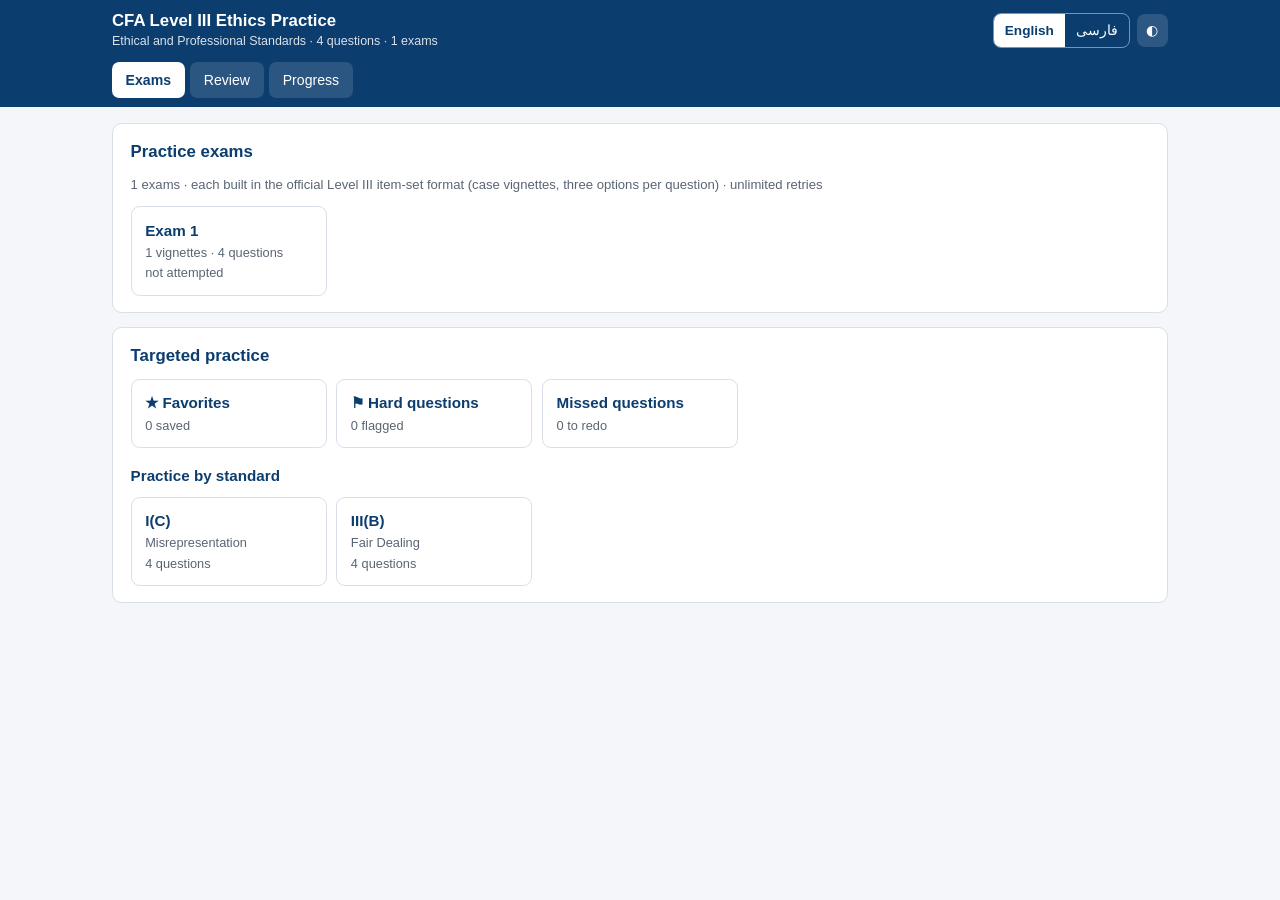
==== docs/index.html @ 763e4992 "Initial app skeleton: static app, server mode, validator (question bank in progress) Co-Authored-By:" ====
<!DOCTYPE html>
<html lang="en" dir="ltr">
<head>
<meta charset="utf-8">
<meta name="viewport" content="width=device-width, initial-scale=1">
<meta name="theme-color" content="#0b3d6e">
<title>CFA Ethics Practice</title>
<link rel="preconnect" href="https://fonts.googleapis.com">
<link rel="preconnect" href="https://fonts.gstatic.com" crossorigin>
<link href="https://fonts.googleapis.com/css2?family=Vazirmatn:wght@400;600;700&display=swap" rel="stylesheet">
<link rel="stylesheet" href="style.css">
</head>
<body>
<header class="top">
  <div class="top-in">
    <div class="brand">
      <h1 id="t-title">CFA Level III Ethics Practice</h1>
      <div class="sub" id="t-sub"></div>
    </div>
    <div class="tools">
      <div class="lang" role="group" aria-label="Language">
        <button type="button" data-lang="en" class="on">English</button>
        <button type="button" data-lang="fa">فارسی</button>
      </div>
      <button type="button" class="iconbtn" id="themeBtn" aria-label="Theme">◐</button>
    </div>
  </div>
  <nav class="tabs" id="tabs"></nav>
</header>
<main id="app"><div class="card"><div class="empty">Loading...</div></div></main>
<script src="data/bank.js"></script>
<script src="app.js"></script>
</body>
</html>
---- docs/style.css ----
:root{
  --navy:#0b3d6e; --navy-2:#134f8a; --green:#127a43; --red:#b3212f; --amber:#a86400;
  --bg:#f4f6f9; --card:#ffffff; --line:#d9dfe7; --ink:#18202a; --mut:#5a6573;
  --sel:#e7f0fb; --ok-bg:#e6f5ec; --bad-bg:#fbe9eb; --note-bg:#f6f8fb; --vig-bg:#fbfaf6;
  --font-en:-apple-system,BlinkMacSystemFont,"Segoe UI",Roboto,Helvetica,Arial,sans-serif;
  --font-fa:"Vazirmatn",Tahoma,"Segoe UI",sans-serif;
}
:root[data-theme="dark"]{
  --navy:#7fb2ea; --navy-2:#9cc4ef; --green:#5cc68a; --red:#ff8a93; --amber:#f0b45a;
  --bg:#11161d; --card:#1a212b; --line:#2d3743; --ink:#e6ebf1; --mut:#9aa6b4;
  --sel:#1f3350; --ok-bg:#16301f; --bad-bg:#3a1c20; --note-bg:#1e2631; --vig-bg:#1d232c;
}
@media (prefers-color-scheme: dark){
  :root:not([data-theme="light"]){
    --navy:#7fb2ea; --navy-2:#9cc4ef; --green:#5cc68a; --red:#ff8a93; --amber:#f0b45a;
    --bg:#11161d; --card:#1a212b; --line:#2d3743; --ink:#e6ebf1; --mut:#9aa6b4;
    --sel:#1f3350; --ok-bg:#16301f; --bad-bg:#3a1c20; --note-bg:#1e2631; --vig-bg:#1d232c;
  }
}
*,*::before,*::after{box-sizing:border-box}
html{-webkit-text-size-adjust:100%;text-size-adjust:100%}
body{margin:0;background:var(--bg);color:var(--ink);font-family:var(--font-en);font-size:1rem;line-height:1.6;
     overflow-wrap:anywhere;word-break:normal}
html[lang="fa"] body{font-family:var(--font-fa);line-height:1.9}
img,canvas,svg{max-width:100%}
button{font:inherit;color:inherit}
p,li,div,span,b,td,th,button,h1,h2,h3{overflow-wrap:anywhere;min-width:0}

/* header */
.top{background:#0b3d6e;color:#fff;position:relative;z-index:5}
@media (min-width:48rem){.top{position:sticky;top:0}}
.top-in{max-width:68rem;margin:0 auto;padding:.6rem 1rem;display:flex;flex-wrap:wrap;align-items:center;gap:.5rem .9rem}
.brand{flex:1 1 14rem;min-width:0}
.brand h1{font-size:1.05rem;margin:0;font-weight:700;line-height:1.35}
.brand .sub{font-size:.78rem;opacity:.85}
.tools{display:flex;flex-wrap:wrap;gap:.4rem;align-items:center}
.lang{display:inline-flex;border:1px solid rgba(255,255,255,.45);border-radius:.5rem;overflow:hidden}
.lang button{background:transparent;color:#fff;border:0;padding:.35rem .7rem;font-size:.85rem;cursor:pointer}
.lang button.on{background:#fff;color:#0b3d6e;font-weight:700}
.iconbtn{background:rgba(255,255,255,.14);border:0;color:#fff;border-radius:.5rem;padding:.35rem .6rem;cursor:pointer;font-size:.85rem}
nav.tabs{max-width:68rem;margin:0 auto;padding:0 1rem .55rem;display:flex;flex-wrap:wrap;gap:.35rem}
nav.tabs button{background:rgba(255,255,255,.13);color:#fff;border:0;padding:.42rem .85rem;border-radius:.45rem;font-size:.88rem;cursor:pointer}
nav.tabs button.on{background:#fff;color:#0b3d6e;font-weight:700}

main{max-width:68rem;margin:0 auto;padding:1rem}
.card{background:var(--card);border:1px solid var(--line);border-radius:.6rem;padding:1rem 1.1rem;margin-bottom:.9rem;min-width:0}
h2{font-size:1.05rem;margin:0 0 .7rem;color:var(--navy);line-height:1.4}
h3{font-size:.95rem;margin:1rem 0 .5rem;color:var(--navy)}
.meta{font-size:.82rem;color:var(--mut);display:flex;flex-wrap:wrap;gap:.3rem 1rem}
.grid{display:grid;grid-template-columns:repeat(auto-fill,minmax(min(100%,11.5rem),1fr));gap:.6rem}
.tile{display:block;width:100%;text-align:start;border:1px solid var(--line);border-radius:.55rem;padding:.7rem .85rem;
      background:var(--card);cursor:pointer;min-width:0}
.tile:hover{border-color:var(--navy)}
.tile b{display:block;color:var(--navy);font-size:.95rem}
.tile span{display:block;font-size:.8rem;color:var(--mut)}
.tile .score-good{color:var(--green);font-weight:700}
.tile .score-mid{color:var(--amber);font-weight:700}
.tile .score-bad{color:var(--red);font-weight:700}

.pill{display:inline-block;font-size:.74rem;padding:.08rem .55rem;border-radius:1rem;background:var(--note-bg);
      color:var(--mut);border:1px solid var(--line);margin:0 .25rem .25rem 0;max-width:100%}
html[dir="rtl"] .pill{margin:0 0 .25rem .25rem}

.vignette{background:var(--vig-bg);border:1px solid var(--line);border-radius:.55rem;padding:.8rem 1rem;margin:.4rem 0 .2rem;
          white-space:pre-line;font-size:.95rem}
details.vig summary{cursor:pointer;color:var(--navy);font-weight:600;padding:.2rem 0}
.qtext{font-size:1.02rem;font-weight:600;margin:.8rem 0 .7rem;white-space:pre-line}
.opt{display:flex;gap:.6rem;align-items:flex-start;width:100%;text-align:start;padding:.65rem .8rem;margin-bottom:.5rem;
     border:1px solid var(--line);border-radius:.5rem;background:var(--card);cursor:pointer;min-width:0}
.opt .lt{flex:0 0 auto;font-weight:700;color:var(--navy);min-width:1.4rem}
.opt .tx{flex:1 1 auto;min-width:0}
.opt:hover{border-color:var(--navy)}
.opt.sel{border-color:var(--navy);background:var(--sel)}
.opt.right{border-color:var(--green);background:var(--ok-bg)}
.opt.wrong{border-color:var(--red);background:var(--bad-bg)}
.opt[disabled]{cursor:default}
.ans{border-inline-start:4px solid var(--green);background:var(--ok-bg);padding:.75rem .95rem;border-radius:.4rem;margin-top:.8rem;white-space:pre-line}
.ref{border-inline-start:4px solid var(--navy);background:var(--note-bg);padding:.6rem .95rem;border-radius:.4rem;margin-top:.55rem;
     font-size:.9rem;white-space:pre-line}
.bar{display:flex;flex-wrap:wrap;gap:.5rem;align-items:center;margin-top:.9rem}
.spacer{flex:1 1 auto}
.act{background:var(--navy-2);color:#fff;border:0;padding:.55rem 1rem;border-radius:.45rem;cursor:pointer;font-size:.92rem}
:root[data-theme="dark"] .act{color:#0d1520}
@media (prefers-color-scheme: dark){:root:not([data-theme="light"]) .act{color:#0d1520}}
.act.ghost{background:transparent;color:var(--navy);border:1px solid var(--navy)}
.act[disabled]{opacity:.45;cursor:default}
.flag{background:var(--card);border:1px solid var(--line);padding:.42rem .75rem;border-radius:.45rem;cursor:pointer;font-size:.86rem;color:var(--mut)}
.flag.on{border-color:var(--amber);color:var(--amber);font-weight:700}
.flag.hard.on{border-color:var(--red);color:var(--red)}
.prog{height:.4rem;background:var(--line);border-radius:.3rem;overflow:hidden;margin:.6rem 0 .2rem}
.prog i{display:block;height:100%;background:var(--navy-2);transition:width .25s}
html[dir="rtl"] .prog i{margin-inline-start:0}
.qnav{display:flex;flex-wrap:wrap;gap:.3rem;margin-top:.6rem}
.qnav button{min-width:2.1rem;padding:.25rem .4rem;border:1px solid var(--line);border-radius:.35rem;background:var(--card);cursor:pointer;font-size:.8rem}
.qnav button.cur{border-color:var(--navy);font-weight:700;color:var(--navy)}
.qnav button.ok{background:var(--ok-bg);border-color:var(--green)}
.qnav button.no{background:var(--bad-bg);border-color:var(--red)}
.qnav button.ans-d{background:var(--sel)}
.stats{display:flex;flex-wrap:wrap;gap:.8rem 1.6rem;margin:.6rem 0}
.stat b{display:block;font-size:1.45rem;color:var(--navy);line-height:1.2}
.stat span{font-size:.78rem;color:var(--mut)}
.tablewrap{overflow-x:auto;-webkit-overflow-scrolling:touch;max-width:100%}
table{width:100%;border-collapse:collapse;font-size:.88rem}
th,td{text-align:start;padding:.45rem .5rem;border-bottom:1px solid var(--line);vertical-align:top}
th{color:var(--mut);font-weight:600;font-size:.76rem;text-transform:capitalize}
.good{color:var(--green);font-weight:700}.mid{color:var(--amber);font-weight:700}.bad{color:var(--red);font-weight:700}
.empty{color:var(--mut);text-align:center;padding:1.3rem 0}
.barrow{display:flex;align-items:center;gap:.6rem;margin:.35rem 0;flex-wrap:wrap}
.barrow .lbl{flex:1 1 12rem;min-width:0;font-size:.86rem}
.barrow .track{flex:2 1 10rem;height:.65rem;background:var(--line);border-radius:.4rem;overflow:hidden;min-width:6rem}
.barrow .track i{display:block;height:100%}
.barrow .val{flex:0 0 auto;font-size:.82rem;min-width:4.5rem;text-align:end}
.form{display:grid;gap:.6rem;max-width:24rem}
.form input{padding:.6rem .7rem;border:1px solid var(--line);border-radius:.45rem;background:var(--card);color:var(--ink);font:inherit;width:100%}
.err{color:var(--red);font-size:.88rem;min-height:1.2em}
.tip{font-size:.9rem;color:var(--mut)}
.guide li{margin-bottom:.35rem}
.result-q{border-top:1px solid var(--line);padding:.7rem 0}
.toast{position:fixed;inset-inline:1rem;bottom:1rem;max-width:30rem;margin:0 auto;background:#0b3d6e;color:#fff;padding:.6rem .9rem;
       border-radius:.5rem;font-size:.9rem;z-index:20;text-align:center}
@media (max-width:40rem){
  main{padding:.75rem}
  .card{padding:.85rem .85rem}
  .brand h1{font-size:.98rem}
  .act,.flag{padding:.5rem .75rem}
  .bar .spacer{display:none}
}
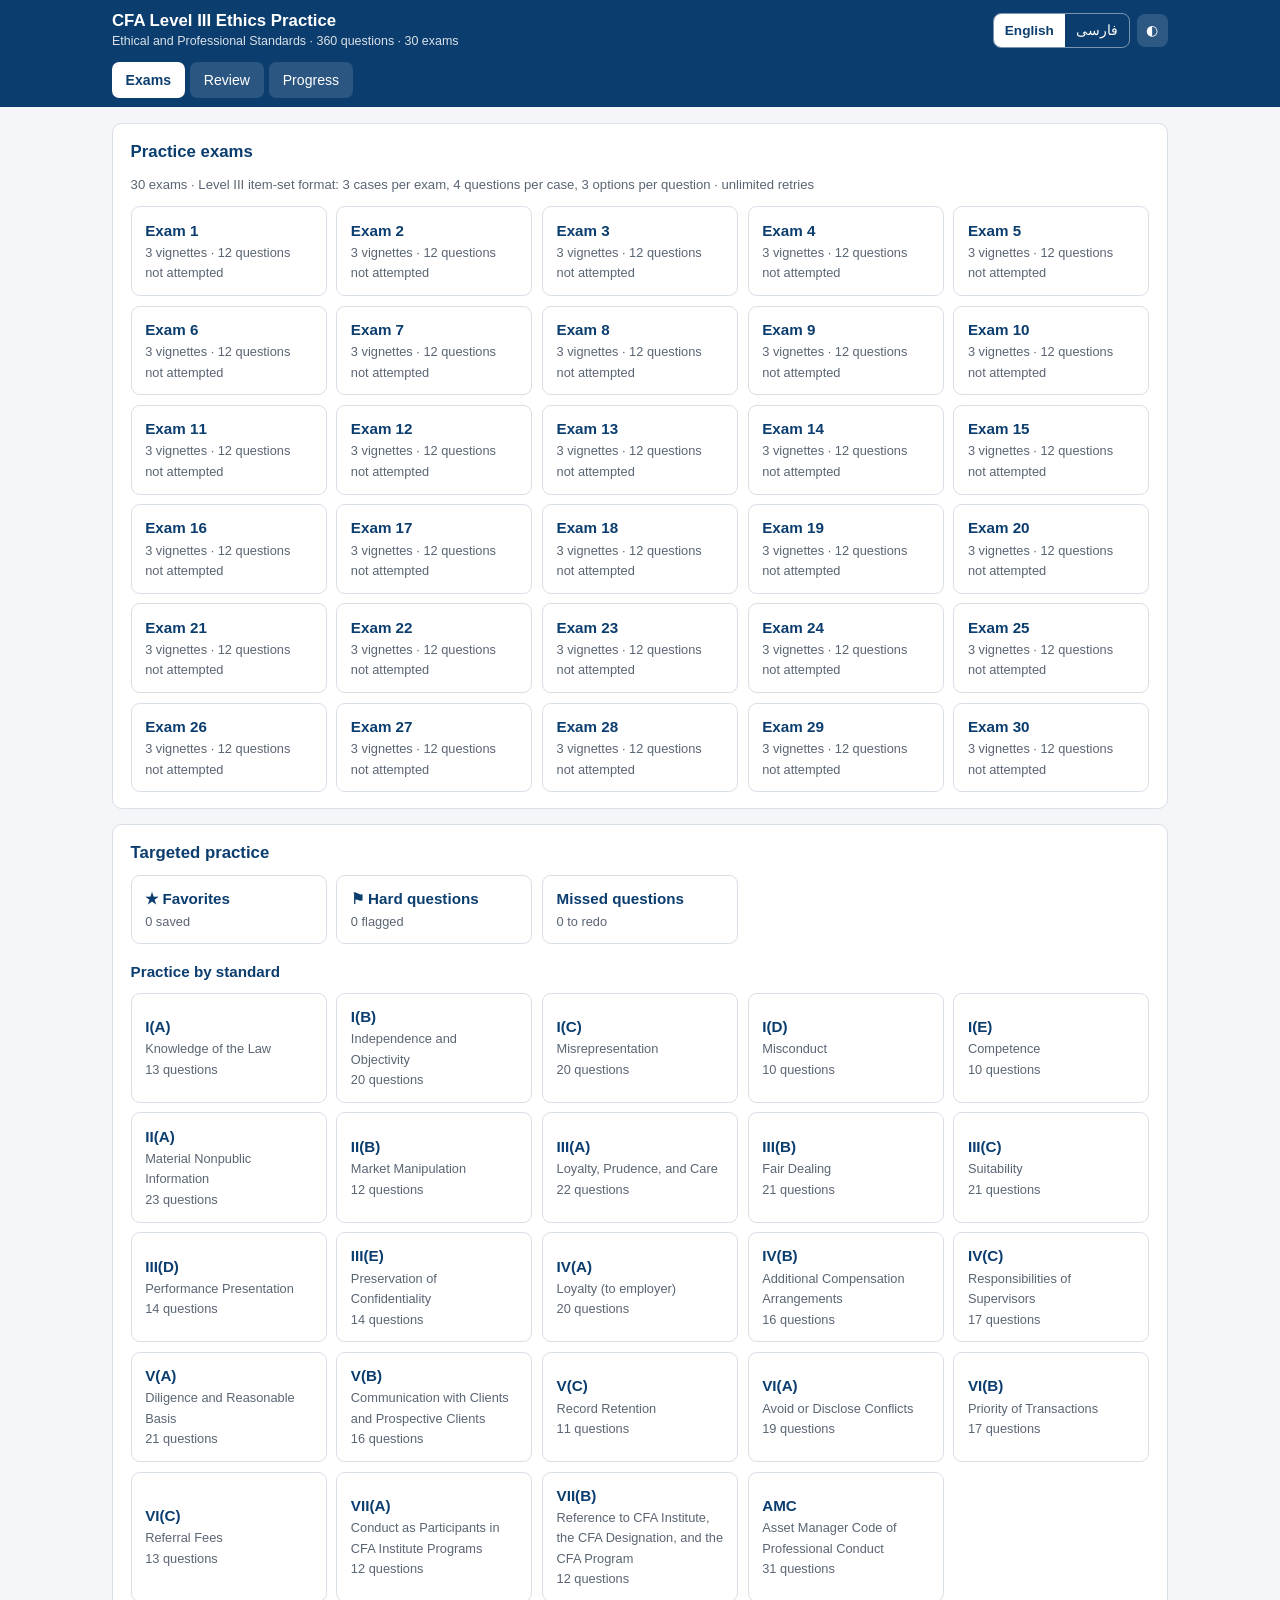
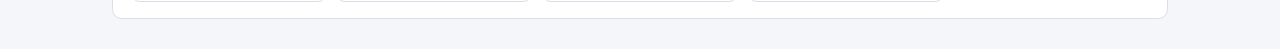
==== commit a1815f43: "Add 30 verified bilingual exams (360 questions), lesson formatting, cache busting Co-Authored-By: Cl" ====
--- a/docs/index.html
+++ b/docs/index.html
@@ -8,7 +8,7 @@
 <link rel="preconnect" href="https://fonts.googleapis.com">
 <link rel="preconnect" href="https://fonts.gstatic.com" crossorigin>
 <link href="https://fonts.googleapis.com/css2?family=Vazirmatn:wght@400;600;700&display=swap" rel="stylesheet">
-<link rel="stylesheet" href="style.css">
+<link rel="stylesheet" href="style.css?v=20261020b">
 </head>
 <body>
 <header class="top">
@@ -28,7 +28,7 @@
   <nav class="tabs" id="tabs"></nav>
 </header>
 <main id="app"><div class="card"><div class="empty">Loading...</div></div></main>
-<script src="data/bank.js"></script>
-<script src="app.js"></script>
+<script src="data/bank.js?v=20261020b"></script>
+<script src="app.js?v=20261020b"></script>
 </body>
 </html>
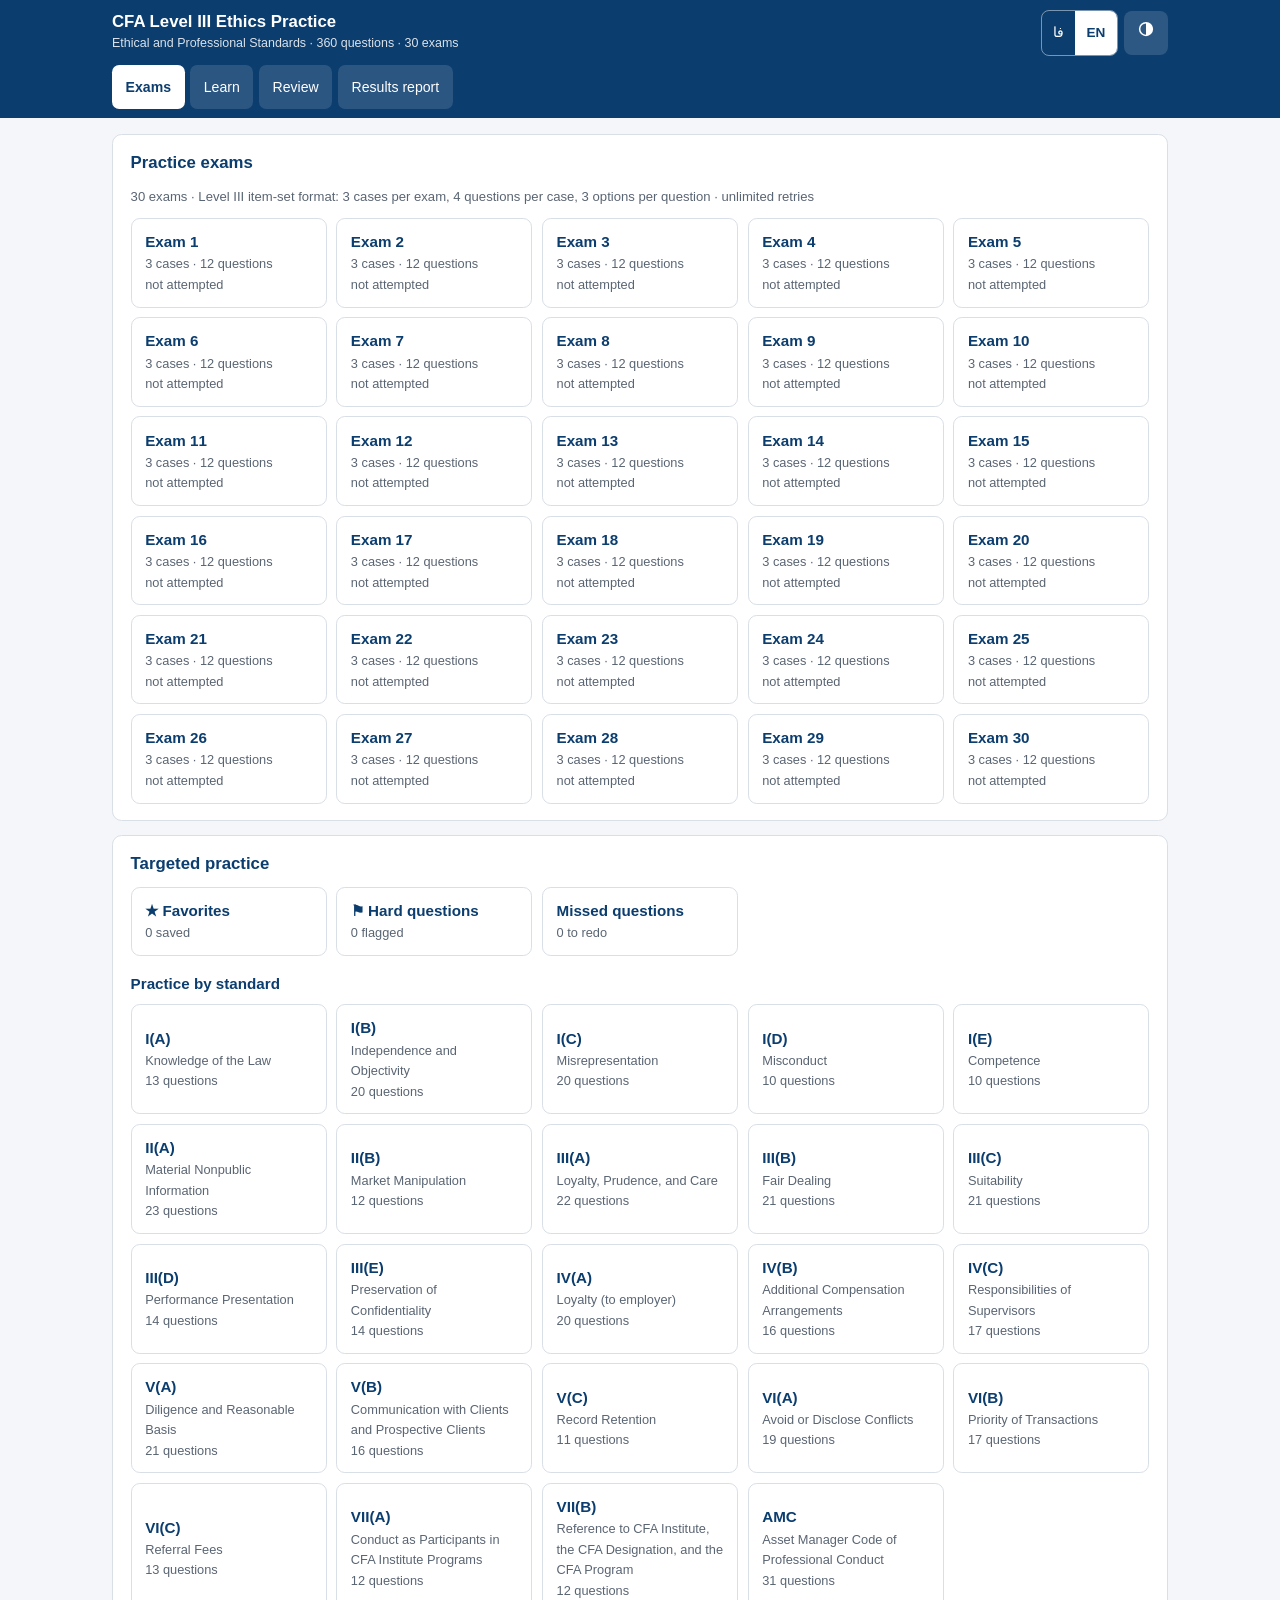
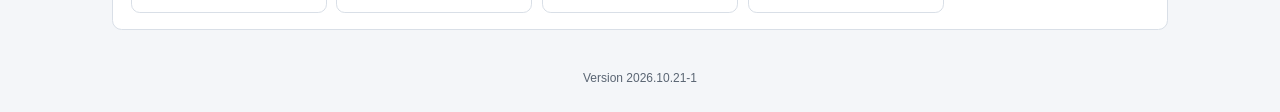
==== commit 1486f4a6: "Learn tree, results report, hash routing with scroll restore, bug reports, password sign-in, self-ho" ====
--- a/docs/index.html
+++ b/docs/index.html
@@ -2,13 +2,14 @@
 <html lang="en" dir="ltr">
 <head>
 <meta charset="utf-8">
-<meta name="viewport" content="width=device-width, initial-scale=1">
+<meta name="viewport" content="width=device-width, initial-scale=1, viewport-fit=cover">
 <meta name="theme-color" content="#0b3d6e">
 <title>CFA Ethics Practice</title>
-<link rel="preconnect" href="https://fonts.googleapis.com">
-<link rel="preconnect" href="https://fonts.gstatic.com" crossorigin>
-<link href="https://fonts.googleapis.com/css2?family=Vazirmatn:wght@400;600;700&display=swap" rel="stylesheet">
-<link rel="stylesheet" href="style.css?v=20261020b">
+<link rel="icon" href="icon.svg?v=20261021a" type="image/svg+xml">
+<link rel="icon" href="icon-32.png?v=20261021a" sizes="32x32" type="image/png">
+<link rel="apple-touch-icon" href="apple-touch-icon.png?v=20261021a">
+<link rel="manifest" href="manifest.webmanifest">
+<link rel="stylesheet" href="style.css?v=20261021a">
 </head>
 <body>
 <header class="top">
@@ -18,17 +19,21 @@
       <div class="sub" id="t-sub"></div>
     </div>
     <div class="tools">
+      <button type="button" class="bugbtn" id="bugBtn" hidden aria-label="Report a problem" title="Report a problem"><svg viewBox="0 0 24 24" width="15" height="15" aria-hidden="true"><path fill="currentColor" d="M12 4a3 3 0 0 0-3 3h6a3 3 0 0 0-3-3zm-5.6 4.2L4.3 6.1 3 7.4l2 2A7 7 0 0 0 5 11H2v2h3c0 .7.1 1.4.3 2H3v2h3.1A7 7 0 0 0 12 21a7 7 0 0 0 5.9-4H21v-2h-2.3c.2-.6.3-1.3.3-2h3v-2h-3c0-.6 0-1.1-.2-1.6l2-2-1.3-1.3-2.1 2.1A3 3 0 0 0 15 8H9a3 3 0 0 0-2.6 1.2zM11 11h2v7h-2z"/></svg></button>
       <div class="lang" role="group" aria-label="Language">
-        <button type="button" data-lang="en" class="on">English</button>
-        <button type="button" data-lang="fa">فارسی</button>
+        <button type="button" data-lang="fa">فا</button>
+        <button type="button" data-lang="en" class="on">EN</button>
       </div>
-      <button type="button" class="iconbtn" id="themeBtn" aria-label="Theme">◐</button>
+      <button type="button" class="iconbtn" id="themeBtn" aria-label="Light or dark" title="Light or dark"><svg viewBox="0 0 24 24" width="18" height="18" aria-hidden="true"><circle cx="12" cy="12" r="8.5" fill="none" stroke="currentColor" stroke-width="2"/><path d="M12 3.5a8.5 8.5 0 0 1 0 17z" fill="currentColor"/></svg></button>
     </div>
   </div>
   <nav class="tabs" id="tabs"></nav>
 </header>
 <main id="app"><div class="card"><div class="empty">Loading...</div></div></main>
-<script src="data/bank.js?v=20261020b"></script>
-<script src="app.js?v=20261020b"></script>
+<footer class="foot" id="foot"></footer>
+<script src="i18n.js?v=20261021a"></script>
+<script src="data/bank.js?v=20261021a"></script>
+<script src="data/learn.js?v=20261021a"></script>
+<script src="app.js?v=20261021a"></script>
 </body>
 </html>
--- a/docs/style.css
+++ b/docs/style.css
@@ -1,9 +1,12 @@
+@font-face{font-family:"Vazirmatn";font-style:normal;font-weight:400;font-display:swap;src:url(fonts/vazirmatn-arabic-400-normal.woff2) format("woff2");unicode-range:U+0600-06FF,U+0750-077F,U+08A0-08FF,U+200C-200E,U+2010-2011,U+204F,U+2E41,U+FB50-FDFF,U+FE70-FEFC}
+@font-face{font-family:"Vazirmatn";font-style:normal;font-weight:700;font-display:swap;src:url(fonts/vazirmatn-arabic-700-normal.woff2) format("woff2");unicode-range:U+0600-06FF,U+0750-077F,U+08A0-08FF,U+200C-200E,U+2010-2011,U+204F,U+2E41,U+FB50-FDFF,U+FE70-FEFC}
 :root{
   --navy:#0b3d6e; --navy-2:#134f8a; --green:#127a43; --red:#b3212f; --amber:#a86400;
   --bg:#f4f6f9; --card:#ffffff; --line:#d9dfe7; --ink:#18202a; --mut:#5a6573;
   --sel:#e7f0fb; --ok-bg:#e6f5ec; --bad-bg:#fbe9eb; --note-bg:#f6f8fb; --vig-bg:#fbfaf6;
   --font-en:-apple-system,BlinkMacSystemFont,"Segoe UI",Roboto,Helvetica,Arial,sans-serif;
   --font-fa:"Vazirmatn",Tahoma,"Segoe UI",sans-serif;
+  --b-good:#127a43; --b-mid:#b26a00; --b-bad:#b3212f;
 }
 :root[data-theme="dark"]{
   --navy:#7fb2ea; --navy-2:#9cc4ef; --green:#5cc68a; --red:#ff8a93; --amber:#f0b45a;
@@ -125,3 +128,107 @@
   .act,.flag{padding:.5rem .75rem}
   .bar .spacer{display:none}
 }
+
+/* ---- phone friendliness ---- */
+button,a,select,summary,label{touch-action:manipulation}
+.act,.flag,.opt,.tile,nav.tabs button,.lang button,.iconbtn{min-height:44px}
+.qnav button{min-height:40px;min-width:40px}
+input,select,textarea{font-size:16px}
+body{padding-bottom:env(safe-area-inset-bottom)}
+.top-in{padding-left:max(1rem,env(safe-area-inset-left));padding-right:max(1rem,env(safe-area-inset-right))}
+.foot{max-width:68rem;margin:0 auto;padding:.5rem 1rem 1.5rem;color:var(--mut);font-size:.75rem;text-align:center}
+a.act{display:inline-flex;align-items:center;text-decoration:none}
+.filelbl{display:inline-flex;align-items:center;cursor:pointer}
+/* small bug icon in the header: separate from every other button */
+.bugbtn{background:transparent;border:0;color:#fff;opacity:.7;width:28px;height:28px;padding:0;border-radius:50%;cursor:pointer;display:inline-flex;align-items:center;justify-content:center;margin-inline-end:.6rem}
+.bugbtn:hover,.bugbtn:focus-visible{opacity:1;background:rgba(255,255,255,.14)}
+.bugbtn[hidden]{display:none}
+/* forms */
+.form{display:grid;gap:.75rem;max-width:30rem}
+.form label{display:grid;gap:.3rem;font-size:.9rem;color:var(--mut)}
+.form input,.form select,.form textarea,.inp{padding:.6rem .7rem;border:1px solid var(--line);border-radius:.45rem;background:var(--card);color:var(--ink);font:inherit;font-size:16px;width:100%;min-height:44px}
+.inp{flex:1 1 14rem;width:auto}
+.warnbox{border:1px solid var(--amber);background:var(--note-bg);padding:.7rem .9rem;border-radius:.5rem;margin:.6rem 0}
+.gbtn{min-height:48px;margin:.8rem 0 .2rem}
+.login h3{margin-top:1.2rem}
+.tip.small{font-size:.8rem;margin-top:.8rem}
+/* modal */
+.modal{position:fixed;inset:0;background:rgba(10,20,30,.45);z-index:30;display:flex;align-items:flex-end;justify-content:center;padding:0}
+.modal .sheet{background:var(--card);color:var(--ink);width:100%;max-width:34rem;max-height:92dvh;overflow:auto;border-radius:.9rem .9rem 0 0;padding:1rem 1.1rem calc(1rem + env(safe-area-inset-bottom))}
+@media (min-width:40rem){.modal{align-items:center}.modal .sheet{border-radius:.9rem}}
+/* learn tree */
+.tree ul{list-style:none;margin:0;padding:0}
+.tree ul ul{padding-inline-start:1.1rem;border-inline-start:1px dashed var(--line);margin-inline-start:.55rem}
+.trow{display:flex;align-items:stretch;gap:.4rem;margin:.2rem 0}
+.tog{flex:1 1 auto;display:flex;align-items:center;gap:.5rem;text-align:start;background:transparent;border:1px solid transparent;border-radius:.45rem;padding:.45rem .5rem;cursor:pointer;min-height:44px;min-width:0}
+.tog:hover{background:var(--note-bg);border-color:var(--line)}
+.tog .chev{flex:0 0 1.1rem;color:var(--navy);font-size:.9rem;text-align:center}
+.tog .tt{flex:1 1 auto;min-width:0}
+.tn[style*="--d:0"]>.trow .tt{font-weight:700;color:var(--navy)}
+.tog .cnt{flex:0 0 auto;font-size:.72rem;color:var(--mut);background:var(--note-bg);border:1px solid var(--line);border-radius:1rem;padding:0 .45rem}
+.lesbtn{flex:0 0 auto;background:var(--card);border:1px solid var(--navy);color:var(--navy);border-radius:.45rem;padding:0 .7rem;min-height:44px;cursor:pointer;font-size:.82rem}
+.crumbs{font-size:.82rem;color:var(--mut);margin:.6rem 0 .2rem;display:flex;flex-wrap:wrap;gap:.3rem;align-items:center}
+.crumbs a{color:var(--navy);text-decoration:none}
+.crumbs .sep{opacity:.6}
+.lesson-h{font-size:1.2rem;margin:.4rem 0 .8rem}
+.md{font-size:.97rem}
+.md p{margin:.5rem 0}
+.md ul,.md ol{margin:.4rem 0;padding-inline-start:1.3rem}
+.md li{margin:.25rem 0}
+.md h4{color:var(--navy);margin:1rem 0 .4rem;font-size:1rem}
+.md blockquote{margin:.6rem 0;padding:.5rem .9rem;border-inline-start:4px solid var(--navy);background:var(--note-bg);border-radius:.3rem}
+.md code{background:var(--note-bg);padding:0 .25rem;border-radius:.2rem;font-size:.9em}
+.md a{color:var(--navy-2)}
+.md table{font-size:.86rem}
+.md td,.md th{min-width:7rem}
+.sublist{display:grid;gap:.5rem}
+.subitem{display:block;border:1px solid var(--line);border-radius:.55rem;padding:.6rem .8rem;text-decoration:none;color:var(--ink);background:var(--card)}
+.subitem:hover{border-color:var(--navy)}
+.subitem b{display:block;color:var(--navy)}
+.subitem span{display:block;font-size:.82rem;color:var(--mut);margin-top:.15rem}
+/* results report */
+.tiles{display:grid;grid-template-columns:repeat(auto-fill,minmax(min(100%,9.5rem),1fr));gap:.6rem;margin-top:.4rem}
+.kpi{border:1px solid var(--line);border-radius:.6rem;padding:.6rem .8rem;background:var(--card)}
+.kpi span{display:block;font-size:.76rem;color:var(--mut)}
+.kpi b{display:block;font-size:1.55rem;line-height:1.25;color:var(--navy)}
+.kpi b.good{color:var(--green)}.kpi b.mid{color:var(--amber)}.kpi b.bad{color:var(--red)}
+.chartbox{position:relative}
+.ch-grid{stroke:var(--line);stroke-width:1}
+.ch-target{stroke:var(--mut);stroke-width:1.2;stroke-dasharray:5 4}
+.ch-ax{fill:var(--mut);font-size:12px}
+html[lang="fa"] .ch-ax{font-family:var(--font-fa)}
+.ch-line{fill:none;stroke:var(--navy-2);stroke-width:2.2;stroke-linejoin:round;stroke-linecap:round}
+.ch-dot{fill:var(--navy-2);stroke:var(--card);stroke-width:2}
+.ch-cross{stroke:var(--mut);stroke-width:1}
+.tipbox{position:absolute;top:.4rem;background:var(--card);border:1px solid var(--line);border-radius:.45rem;padding:.4rem .6rem;font-size:.8rem;box-shadow:0 4px 14px rgba(0,0,0,.12);width:150px;pointer-events:none}
+.bars{display:grid;gap:.15rem}
+.barrow .track{position:relative}
+.barrow .track i.b-good{background:var(--b-good)}.barrow .track i.b-mid{background:var(--b-mid)}.barrow .track i.b-bad{background:var(--b-bad)}
+.barrow .track i{border-radius:.4rem}
+.barrow .track .t70{position:absolute;top:-2px;bottom:-2px;inset-inline-start:70%;width:0;border-inline-start:2px dashed var(--mut);opacity:.7}
+.barrow .val{min-width:9rem}
+.barrow .val small{color:var(--mut)}
+.st{font-size:.75rem;font-weight:700;padding:0 .35rem;border-radius:.3rem;white-space:nowrap}
+.st-good{color:var(--green)}.st-mid{color:var(--amber)}.st-bad{color:var(--red)}
+.pill.st-good{color:var(--green)}.pill.st-mid{color:var(--amber)}.pill.st-bad{color:var(--red)}
+.minilink,.lnk a,.linkbtn{font-size:.78rem;color:var(--navy-2);background:none;border:0;cursor:pointer;padding:.2rem .3rem;text-decoration:underline;min-height:32px}
+.two{display:grid;grid-template-columns:repeat(auto-fit,minmax(min(100%,18rem),1fr));gap:1rem}
+.sw{list-style:none;padding:0;margin:0}
+.sw li{padding:.45rem 0;border-bottom:1px solid var(--line)}
+.sw .lnk{display:block;margin-top:.2rem}
+.plan{margin:.2rem 0;padding-inline-start:1.2rem}
+.plan li{margin:.35rem 0}
+details.tbl{margin-top:.5rem}
+details.tbl summary{cursor:pointer;color:var(--mut);font-size:.82rem}
+.usertext{white-space:pre-wrap;margin:.3rem 0}
+.iconbtn{min-width:44px}
+.tablewrap>table{min-width:28rem}
+.md .tablewrap>table{min-width:32rem}
+th{white-space:nowrap}
+@media (max-width:40rem){
+  .md .tablewrap>table.stack{min-width:0}
+  .md table.stack tr:first-child{display:none}
+  .md table.stack tr{display:block;border:1px solid var(--line);border-radius:.5rem;margin:.5rem 0;padding:.3rem .2rem}
+  .md table.stack td{display:block;border:0;padding:.25rem .5rem;min-width:0}
+  .md table.stack td::before{content:attr(data-label);display:block;font-size:.72rem;font-weight:700;color:var(--mut)}
+}
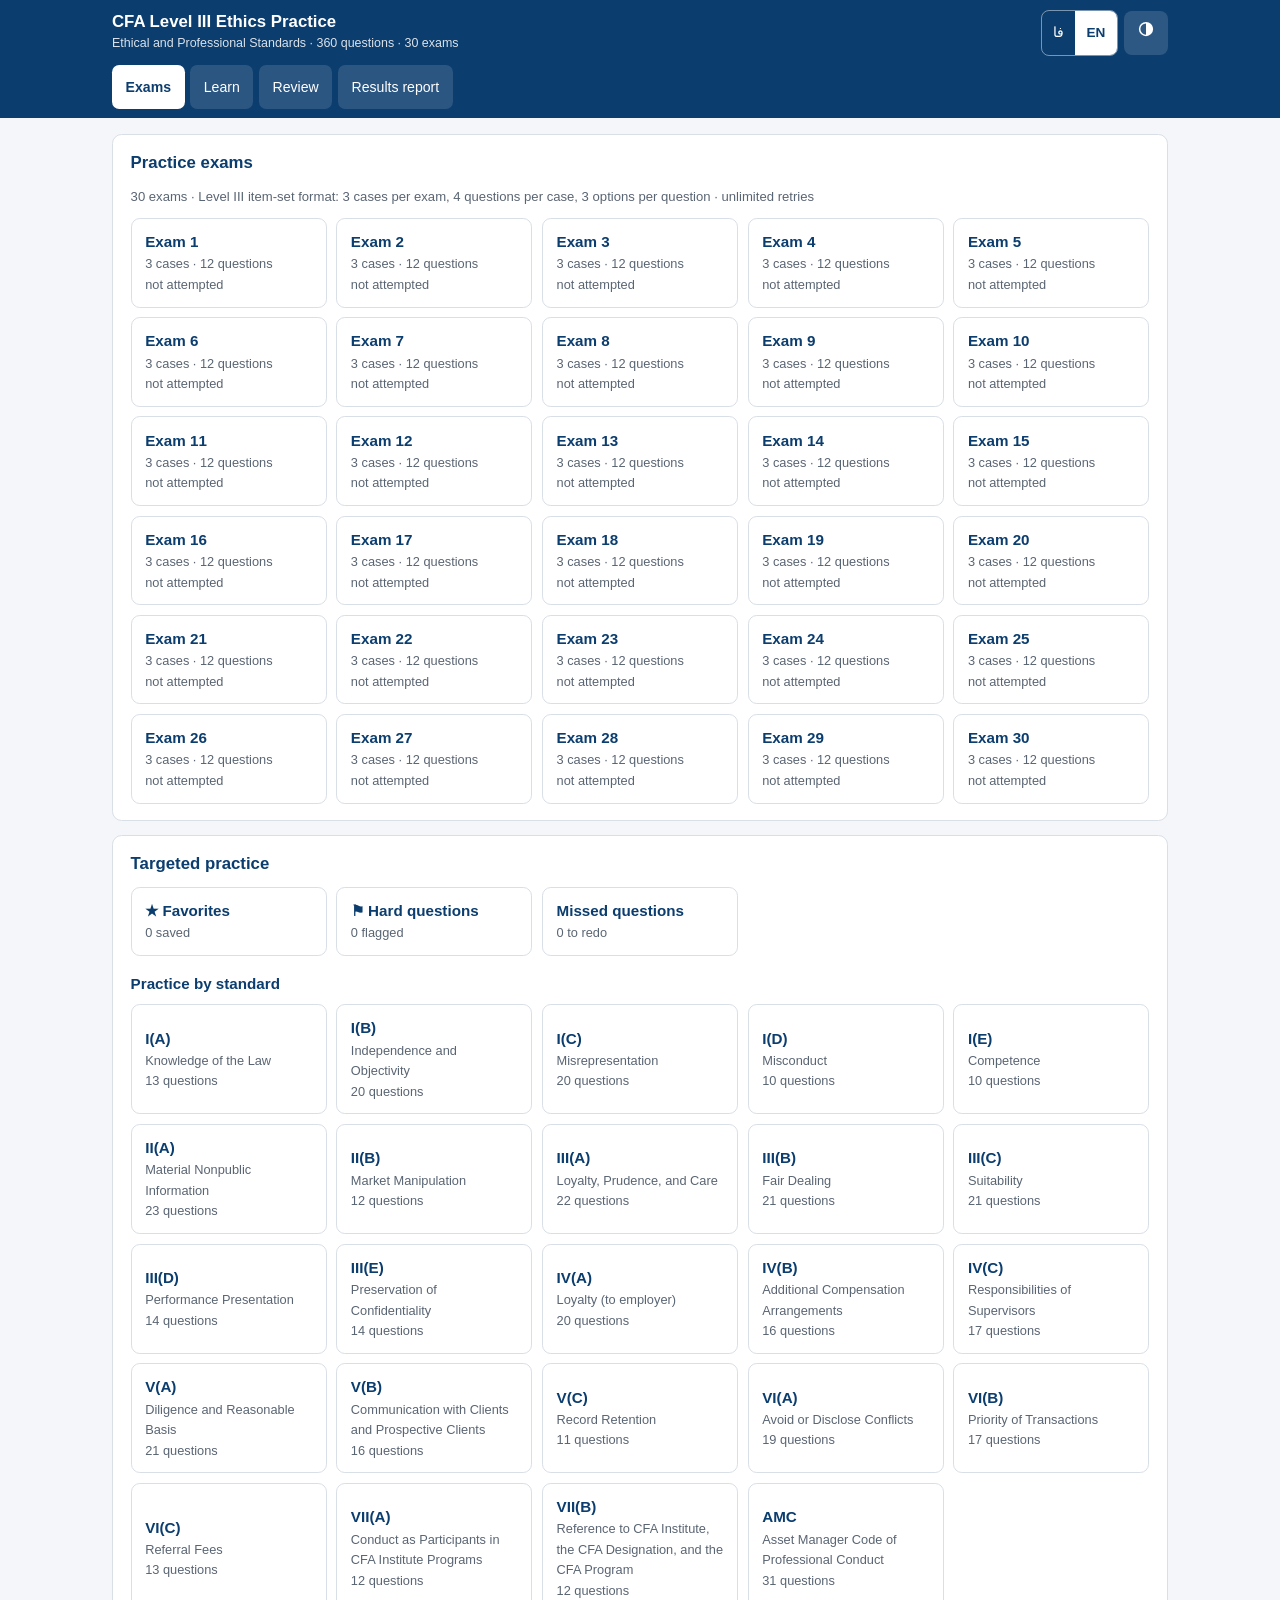
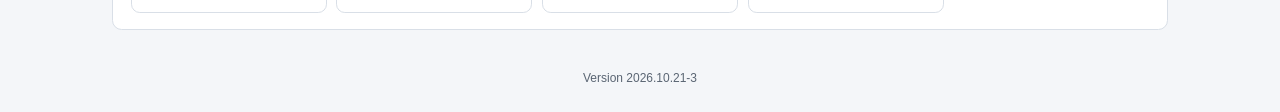
==== commit c1f65e76: "Learn tree: colored levels and lines, highlighted current item, larger open/close icon Co-Authored-B" ====
--- a/docs/index.html
+++ b/docs/index.html
@@ -5,11 +5,11 @@
 <meta name="viewport" content="width=device-width, initial-scale=1, viewport-fit=cover">
 <meta name="theme-color" content="#0b3d6e">
 <title>CFA Ethics Practice</title>
-<link rel="icon" href="icon.svg?v=20261021a" type="image/svg+xml">
-<link rel="icon" href="icon-32.png?v=20261021a" sizes="32x32" type="image/png">
-<link rel="apple-touch-icon" href="apple-touch-icon.png?v=20261021a">
+<link rel="icon" href="icon.svg?v=20261021c" type="image/svg+xml">
+<link rel="icon" href="icon-32.png?v=20261021c" sizes="32x32" type="image/png">
+<link rel="apple-touch-icon" href="apple-touch-icon.png?v=20261021c">
 <link rel="manifest" href="manifest.webmanifest">
-<link rel="stylesheet" href="style.css?v=20261021a">
+<link rel="stylesheet" href="style.css?v=20261021c">
 </head>
 <body>
 <header class="top">
@@ -31,9 +31,9 @@
 </header>
 <main id="app"><div class="card"><div class="empty">Loading...</div></div></main>
 <footer class="foot" id="foot"></footer>
-<script src="i18n.js?v=20261021a"></script>
-<script src="data/bank.js?v=20261021a"></script>
-<script src="data/learn.js?v=20261021a"></script>
-<script src="app.js?v=20261021a"></script>
+<script src="i18n.js?v=20261021c"></script>
+<script src="data/bank.js?v=20261021c"></script>
+<script src="data/learn.js?v=20261021c"></script>
+<script src="app.js?v=20261021c"></script>
 </body>
 </html>
--- a/docs/style.css
+++ b/docs/style.css
@@ -156,17 +156,34 @@
 .modal{position:fixed;inset:0;background:rgba(10,20,30,.45);z-index:30;display:flex;align-items:flex-end;justify-content:center;padding:0}
 .modal .sheet{background:var(--card);color:var(--ink);width:100%;max-width:34rem;max-height:92dvh;overflow:auto;border-radius:.9rem .9rem 0 0;padding:1rem 1.1rem calc(1rem + env(safe-area-inset-bottom))}
 @media (min-width:40rem){.modal{align-items:center}.modal .sheet{border-radius:.9rem}}
-/* learn tree */
+/* learn tree: each level has its own color; the item you are on is highlighted */
+:root{--lv0:#0b3d6e;--lv1:#0b7a74;--lv2:#6a3d9a;--lv3:#a35400;--lv4:#a8326e}
+:root[data-theme="dark"]{--lv0:#7fb2ea;--lv1:#5fd0c8;--lv2:#c3a3f0;--lv3:#f0b45a;--lv4:#f39ac4}
+@media (prefers-color-scheme: dark){:root:not([data-theme="light"]){--lv0:#7fb2ea;--lv1:#5fd0c8;--lv2:#c3a3f0;--lv3:#f0b45a;--lv4:#f39ac4}}
 .tree ul{list-style:none;margin:0;padding:0}
-.tree ul ul{padding-inline-start:1.1rem;border-inline-start:1px dashed var(--line);margin-inline-start:.55rem}
-.trow{display:flex;align-items:stretch;gap:.4rem;margin:.2rem 0}
-.tog{flex:1 1 auto;display:flex;align-items:center;gap:.5rem;text-align:start;background:transparent;border:1px solid transparent;border-radius:.45rem;padding:.45rem .5rem;cursor:pointer;min-height:44px;min-width:0}
-.tog:hover{background:var(--note-bg);border-color:var(--line)}
-.tog .chev{flex:0 0 1.1rem;color:var(--navy);font-size:.9rem;text-align:center}
+.tn{--lc:var(--lv0)}
+.tn.lv1{--lc:var(--lv1)}.tn.lv2{--lc:var(--lv2)}.tn.lv3{--lc:var(--lv3)}.tn.lv4{--lc:var(--lv4)}
+.tree ul ul{padding-inline-start:1rem;margin-inline-start:1.05rem;border-inline-start:3px solid var(--lc);border-color:color-mix(in srgb,var(--lc) 45%,transparent)}
+.trow{display:flex;align-items:stretch;gap:.4rem;margin:.25rem 0}
+.tog{flex:1 1 auto;display:flex;align-items:center;gap:.55rem;text-align:start;background:transparent;border:1px solid transparent;border-inline-start:4px solid transparent;border-radius:.5rem;padding:.4rem .5rem;cursor:pointer;min-height:48px;min-width:0}
+.tog:hover{background:color-mix(in srgb,var(--lc) 8%,var(--card));border-color:color-mix(in srgb,var(--lc) 35%,transparent)}
+.tog .chev{flex:0 0 2rem;width:2rem;height:2rem;display:inline-flex;align-items:center;justify-content:center;border-radius:50%;color:var(--lc);background:color-mix(in srgb,var(--lc) 13%,var(--card));border:1.5px solid color-mix(in srgb,var(--lc) 50%,transparent);transition:transform .15s}
+.tog .chev svg{width:20px;height:20px}
+html[dir="rtl"] .tog .chev svg{transform:scaleX(-1)}
+.tn.open>.trow .chev{transform:rotate(90deg);background:var(--lc);color:var(--card);border-color:var(--lc)}
+html[dir="rtl"] .tn.open>.trow .chev{transform:rotate(-90deg)}
+.tog .dot{flex:0 0 2rem;display:inline-flex;justify-content:center}
+.tog .dot::before{content:"";width:.6rem;height:.6rem;border-radius:50%;background:var(--lc)}
 .tog .tt{flex:1 1 auto;min-width:0}
-.tn[style*="--d:0"]>.trow .tt{font-weight:700;color:var(--navy)}
-.tog .cnt{flex:0 0 auto;font-size:.72rem;color:var(--mut);background:var(--note-bg);border:1px solid var(--line);border-radius:1rem;padding:0 .45rem}
-.lesbtn{flex:0 0 auto;background:var(--card);border:1px solid var(--navy);color:var(--navy);border-radius:.45rem;padding:0 .7rem;min-height:44px;cursor:pointer;font-size:.82rem}
+.tn.br>.trow .tt{color:var(--lc);font-weight:600}
+.tn.lv0>.trow .tt{font-weight:700;font-size:1.05rem}
+.tog .cnt{flex:0 0 auto;font-size:.75rem;color:var(--lc);background:color-mix(in srgb,var(--lc) 10%,var(--card));border:1px solid color-mix(in srgb,var(--lc) 40%,transparent);border-radius:1rem;padding:0 .5rem}
+.tn.path>.trow .tog{border-inline-start-color:color-mix(in srgb,var(--lc) 55%,transparent)}
+.tn.cur>.trow .tog{background:color-mix(in srgb,var(--lc) 16%,var(--card));border-color:var(--lc);border-inline-start-color:var(--lc)}
+.tn.cur>.trow .tt{font-weight:700;color:var(--ink)}
+.tn.cur>.trow .lesbtn{background:var(--lc);color:var(--card);border-color:var(--lc)}
+.lesbtn{flex:0 0 auto;background:var(--card);border:1px solid var(--lc,var(--navy));color:var(--lc,var(--navy));border-radius:.45rem;padding:0 .7rem;min-height:48px;cursor:pointer;font-size:.82rem}
+.lesbtn:hover{background:color-mix(in srgb,var(--lc) 10%,var(--card))}
 .crumbs{font-size:.82rem;color:var(--mut);margin:.6rem 0 .2rem;display:flex;flex-wrap:wrap;gap:.3rem;align-items:center}
 .crumbs a{color:var(--navy);text-decoration:none}
 .crumbs .sep{opacity:.6}
@@ -232,3 +249,6 @@
   .md table.stack td{display:block;border:0;padding:.25rem .5rem;min-width:0}
   .md table.stack td::before{content:attr(data-label);display:block;font-size:.72rem;font-weight:700;color:var(--mut)}
 }
+.modal .sheet.small{max-width:26rem}
+.cmsg{font-size:1rem;margin:.2rem 0 .4rem;white-space:pre-line}
+.act.danger{background:var(--red)}
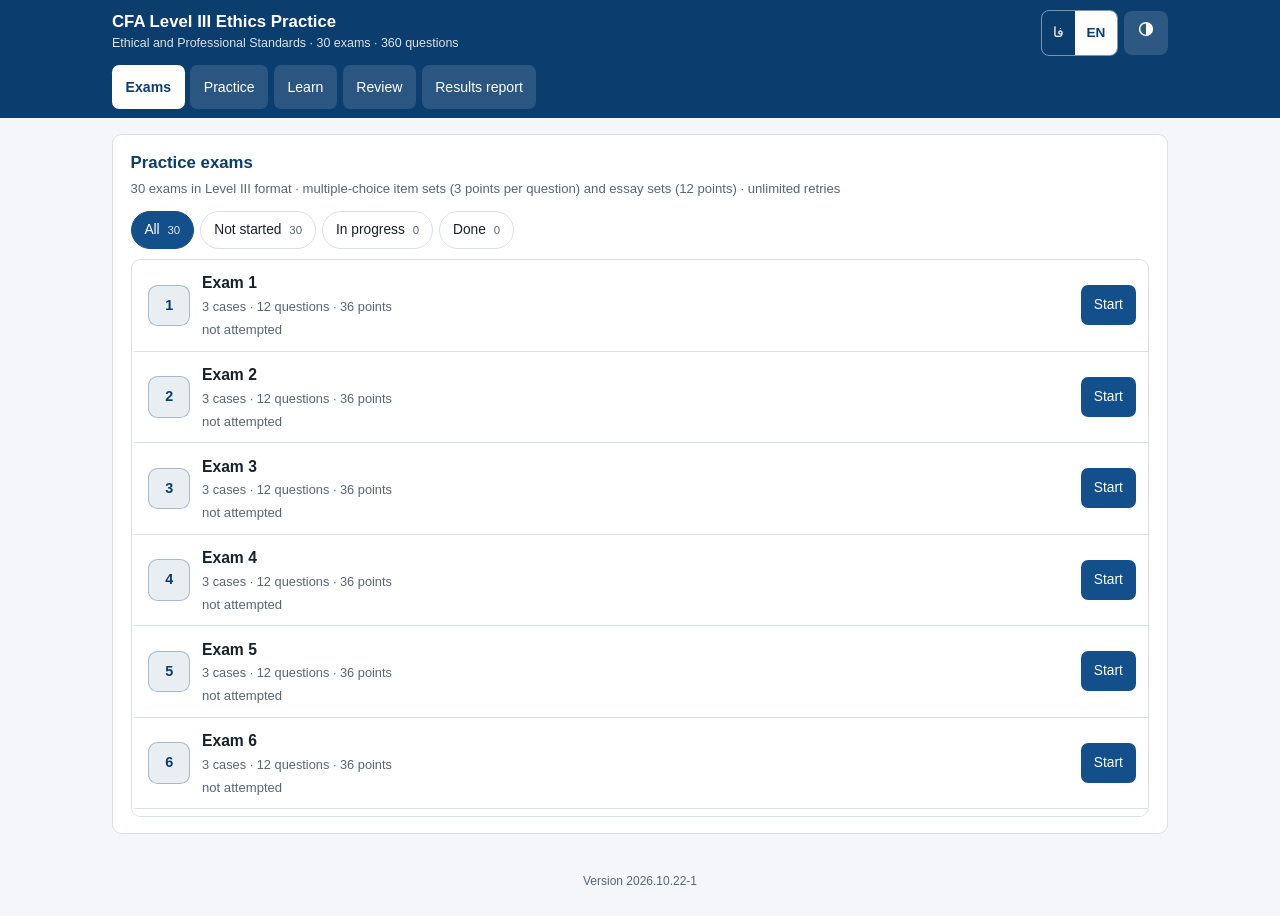
==== commit 3e0d52d1: "Several exams in progress at once, per-exam results and continue, tab memory, Practice tab, essay gr" ====
--- a/docs/index.html
+++ b/docs/index.html
@@ -5,11 +5,11 @@
 <meta name="viewport" content="width=device-width, initial-scale=1, viewport-fit=cover">
 <meta name="theme-color" content="#0b3d6e">
 <title>CFA Ethics Practice</title>
-<link rel="icon" href="icon.svg?v=20261021c" type="image/svg+xml">
-<link rel="icon" href="icon-32.png?v=20261021c" sizes="32x32" type="image/png">
-<link rel="apple-touch-icon" href="apple-touch-icon.png?v=20261021c">
+<link rel="icon" href="icon.svg?v=20261022a" type="image/svg+xml">
+<link rel="icon" href="icon-32.png?v=20261022a" sizes="32x32" type="image/png">
+<link rel="apple-touch-icon" href="apple-touch-icon.png?v=20261022a">
 <link rel="manifest" href="manifest.webmanifest">
-<link rel="stylesheet" href="style.css?v=20261021c">
+<link rel="stylesheet" href="style.css?v=20261022a">
 </head>
 <body>
 <header class="top">
@@ -31,9 +31,9 @@
 </header>
 <main id="app"><div class="card"><div class="empty">Loading...</div></div></main>
 <footer class="foot" id="foot"></footer>
-<script src="i18n.js?v=20261021c"></script>
-<script src="data/bank.js?v=20261021c"></script>
-<script src="data/learn.js?v=20261021c"></script>
-<script src="app.js?v=20261021c"></script>
+<script src="i18n.js?v=20261022a"></script>
+<script src="data/bank.js?v=20261022a"></script>
+<script src="data/learn.js?v=20261022a"></script>
+<script src="app.js?v=20261022a"></script>
 </body>
 </html>
--- a/docs/style.css
+++ b/docs/style.css
@@ -252,3 +252,65 @@
 .modal .sheet.small{max-width:26rem}
 .cmsg{font-size:1rem;margin:.2rem 0 .4rem;white-space:pre-line}
 .act.danger{background:var(--red)}
+/* ================= exam and practice lists (fixed-height, scrollable) ================= */
+.xhead{display:flex;flex-wrap:wrap;align-items:flex-start;justify-content:space-between;gap:.6rem}
+.xhead>div{flex:1 1 16rem;min-width:0}
+.xhead h2{margin:0 0 .2rem}
+.chips{display:flex;flex-wrap:wrap;gap:.4rem;margin:.8rem 0 .6rem}
+.chip{background:var(--card);border:1px solid var(--line);border-radius:2rem;padding:.3rem .8rem;min-height:38px;cursor:pointer;color:var(--ink);font-size:.86rem}
+.chip small{color:var(--mut);margin-inline-start:.25rem}
+.chip.on{background:var(--navy-2);border-color:var(--navy-2);color:#fff}
+.chip.on small{color:inherit;opacity:.85}
+:root[data-theme="dark"] .chip.on{color:#0d1520}
+@media (prefers-color-scheme: dark){:root:not([data-theme="light"]) .chip.on{color:#0d1520}}
+.xlist{border:1px solid var(--line);border-radius:.6rem;max-height:min(62vh,38rem);overflow-y:auto;overscroll-behavior:contain;background:var(--card);scroll-behavior:auto}
+.xlist.short{max-height:none;overflow:visible;margin-bottom:.4rem}
+.xlist:focus-visible{outline:2px solid var(--navy);outline-offset:2px}
+.xrow{display:flex;align-items:center;gap:.75rem;padding:.65rem .8rem;border-bottom:1px solid var(--line);border-inline-start:4px solid transparent}
+.xrow:last-child{border-bottom:0}
+.xrow[data-status="prog"]{border-inline-start-color:var(--amber)}
+.xrow[data-status="done"]{border-inline-start-color:color-mix(in srgb,var(--green) 60%,transparent)}
+.xrow.mark{background:var(--sel)}
+.xrow[hidden]{display:none}
+.xnum{flex:0 0 auto;min-width:2.6rem;height:2.6rem;padding:0 .35rem;border-radius:.6rem;display:inline-flex;align-items:center;justify-content:center;
+  font-weight:700;color:var(--navy);background:color-mix(in srgb,var(--navy) 9%,var(--card));border:1px solid color-mix(in srgb,var(--navy) 30%,transparent);font-size:.9rem}
+.xmain{flex:1 1 auto;min-width:0;display:flex;flex-direction:column;gap:.1rem}
+.xt{color:var(--ink);font-size:.98rem}
+.xmeta{font-size:.8rem;color:var(--mut)}
+.xsts{display:flex;flex-wrap:wrap;gap:.25rem .8rem;font-size:.82rem;color:var(--mut)}
+.xst.prog-on{color:var(--amber);font-weight:700}
+.xst.score-good{color:var(--green);font-weight:700}.xst.score-mid{color:var(--amber);font-weight:700}.xst.score-bad{color:var(--red);font-weight:700}
+.xacts{flex:0 0 auto;display:flex;flex-wrap:wrap;gap:.35rem;justify-content:flex-end}
+.act.sm,.flag.sm{padding:.35rem .8rem;font-size:.86rem;min-height:40px}
+a.act.dl{white-space:nowrap}
+a.act.dl small{opacity:.8;margin-inline-start:.2rem}
+.xempty{padding:1.2rem}
+@media (max-width:40rem){
+  .xrow{flex-wrap:wrap;align-items:flex-start}
+  .xmain{flex:1 1 calc(100% - 3.5rem)}
+  .xacts{flex:1 1 100%;justify-content:flex-start;padding-inline-start:3.35rem}
+}
+/* ================= essay (constructed response) ================= */
+.crpill{background:color-mix(in srgb,var(--lv2,#6a3d9a) 14%,var(--card));color:var(--lv2,#6a3d9a);border-color:color-mix(in srgb,var(--lv2,#6a3d9a) 45%,transparent);font-weight:700}
+.crcard{border-top:4px solid var(--lv2,#6a3d9a)}
+.qnav button.crq{border-style:dashed;border-color:var(--lv2,#6a3d9a)}
+.parts{display:flex;flex-direction:column;gap:.7rem;margin-top:.6rem}
+.part{border:1px solid var(--line);border-radius:.55rem;padding:.6rem .75rem;background:var(--card)}
+.part.p-ok{border-color:var(--green);background:var(--ok-bg)}
+.part.p-half{border-color:var(--amber)}
+.part.p-bad{border-color:var(--red);background:var(--bad-bg)}
+.plabel{margin-bottom:.35rem}
+.plabel small{color:var(--mut)}
+.seg{display:inline-flex;border:1px solid var(--line);border-radius:.5rem;overflow:hidden}
+.segb{background:var(--card);border:0;padding:.45rem 1.4rem;min-height:44px;cursor:pointer;color:var(--ink);font-weight:600}
+.segb+.segb{border-inline-start:1px solid var(--line)}
+.segb.on{background:var(--navy-2);color:#fff}
+:root[data-theme="dark"] .segb.on{color:#0d1520}
+@media (prefers-color-scheme: dark){:root:not([data-theme="light"]) .segb.on{color:#0d1520}}
+.inwrap{display:flex;flex-wrap:wrap;align-items:center;gap:.3rem .7rem}
+.inwrap .inp{flex:1 1 16rem}
+.inwrap textarea.inp{flex-basis:100%;resize:vertical;min-height:5.5rem}
+.casenote{flex:1 1 12rem;font-size:.76rem;color:var(--mut);line-height:1.4}
+.pfb{margin-top:.45rem;font-size:.9rem;white-space:normal}
+.pfb .small,.small{font-size:.8rem;color:var(--mut)}
+.crscore{margin:.8rem 0 .3rem;font-weight:700;color:var(--navy)}
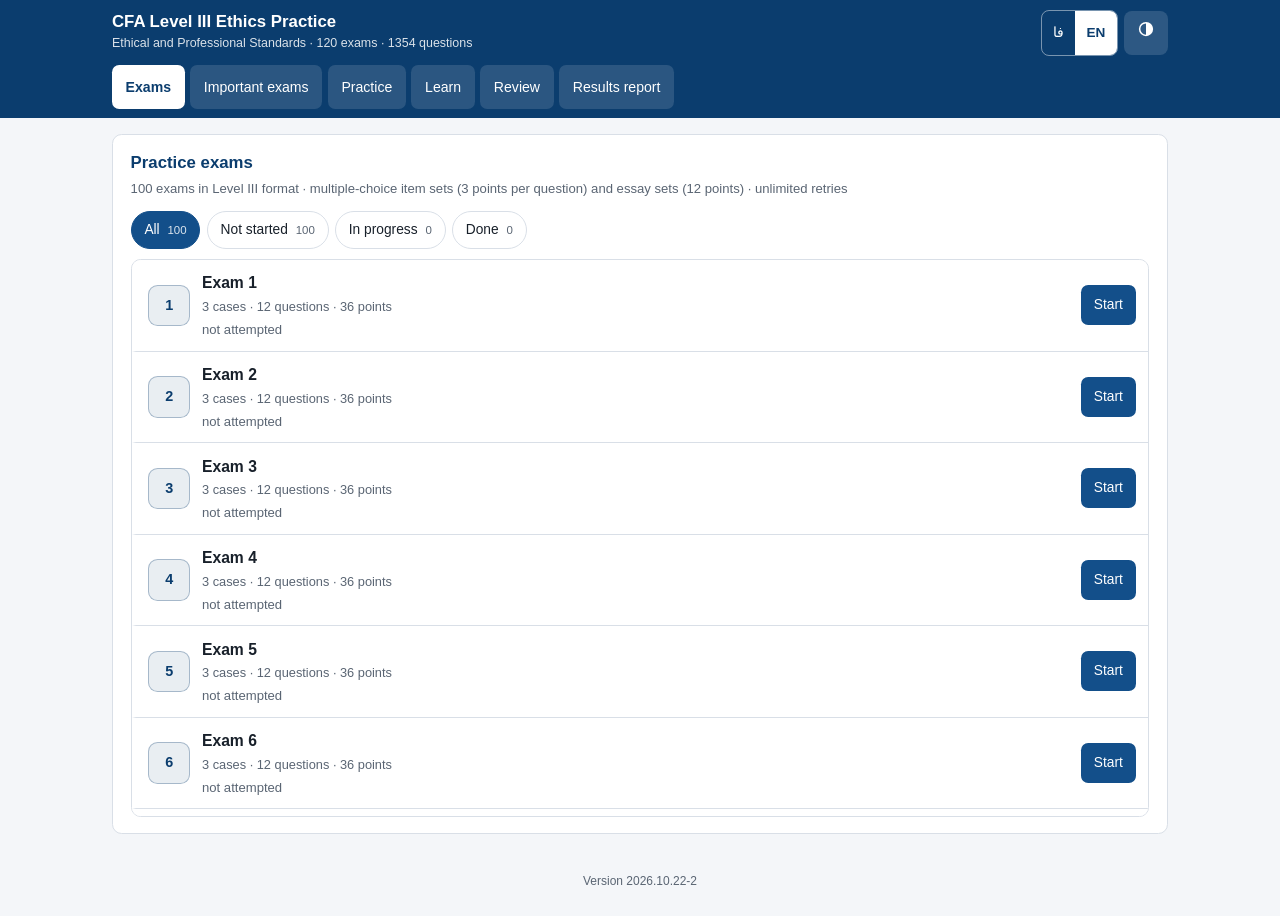
==== commit 3a9bfe86: "100 exams (70 new with essay sets), 20 important exams, PDF downloads, final essay checker Co-Author" ====
--- a/docs/index.html
+++ b/docs/index.html
@@ -5,11 +5,11 @@
 <meta name="viewport" content="width=device-width, initial-scale=1, viewport-fit=cover">
 <meta name="theme-color" content="#0b3d6e">
 <title>CFA Ethics Practice</title>
-<link rel="icon" href="icon.svg?v=20261022a" type="image/svg+xml">
-<link rel="icon" href="icon-32.png?v=20261022a" sizes="32x32" type="image/png">
-<link rel="apple-touch-icon" href="apple-touch-icon.png?v=20261022a">
+<link rel="icon" href="icon.svg?v=20261022b" type="image/svg+xml">
+<link rel="icon" href="icon-32.png?v=20261022b" sizes="32x32" type="image/png">
+<link rel="apple-touch-icon" href="apple-touch-icon.png?v=20261022b">
 <link rel="manifest" href="manifest.webmanifest">
-<link rel="stylesheet" href="style.css?v=20261022a">
+<link rel="stylesheet" href="style.css?v=20261022b">
 </head>
 <body>
 <header class="top">
@@ -31,9 +31,10 @@
 </header>
 <main id="app"><div class="card"><div class="empty">Loading...</div></div></main>
 <footer class="foot" id="foot"></footer>
-<script src="i18n.js?v=20261022a"></script>
-<script src="data/bank.js?v=20261022a"></script>
-<script src="data/learn.js?v=20261022a"></script>
-<script src="app.js?v=20261022a"></script>
+<script src="i18n.js?v=20261022b"></script>
+<script src="grader.js?v=20261022b"></script>
+<script src="data/bank.js?v=20261022b"></script>
+<script src="data/learn.js?v=20261022b"></script>
+<script src="app.js?v=20261022b"></script>
 </body>
 </html>
--- a/docs/style.css
+++ b/docs/style.css
@@ -314,3 +314,25 @@
 .pfb{margin-top:.45rem;font-size:.9rem;white-space:normal}
 .pfb .small,.small{font-size:.8rem;color:var(--mut)}
 .crscore{margin:.8rem 0 .3rem;font-weight:700;color:var(--navy)}
+/* ================= print pages (PDF downloads) ================= */
+body.printing header.top,body.printing #foot,body.printing .bugbtn{display:none!important}
+body.printing{background:#fff;color:#111}
+body.printing main,body.printing #app{max-width:none;padding:0;margin:0}
+.printdoc{font-size:11pt;line-height:1.55;color:#111}
+html[lang="fa"] .printdoc{line-height:1.85}
+.printdoc h1{font-size:18pt;color:#0b3d6e;margin:0 0 .3rem}
+.printdoc .pset{font-size:13pt;color:#0b3d6e;margin:1.4rem 0 .4rem;break-after:avoid}
+.printdoc .vignette{background:#f7f7f2;border:1px solid #ddd;white-space:pre-wrap}
+.printdoc .pq{margin:.9rem 0;padding-top:.5rem;border-top:1px solid #ddd;break-inside:auto}
+.printdoc .pqh{margin-bottom:.35rem}
+.printdoc .popt{margin:.15rem 0;padding:.2rem .45rem;border-radius:.3rem}
+.printdoc .popt.pright{background:#e6f5ec;font-weight:700}
+.printdoc .ppart{margin:.35rem 0;padding:.35rem .5rem;border:1px solid #ddd;border-radius:.3rem}
+.printdoc .pcorr{color:#127a43;font-weight:700}
+.printdoc .ans,.printdoc .ref{break-inside:auto}
+.printdoc .plh{color:#0b3d6e;break-after:avoid;margin:1.1rem 0 .4rem}
+.printdoc .pfoot{margin-top:2rem;color:#777;font-size:9pt}
+.printdoc .md table.stack tr{display:table-row}
+@media print{header.top,#foot,.bugbtn{display:none!important}body{background:#fff}}
+body.printing{font-family:Carlito,"Liberation Sans",Arial,sans-serif}
+html[lang="fa"] body.printing{font-family:"Vazirmatn",Carlito,"Liberation Sans",Arial,sans-serif}
